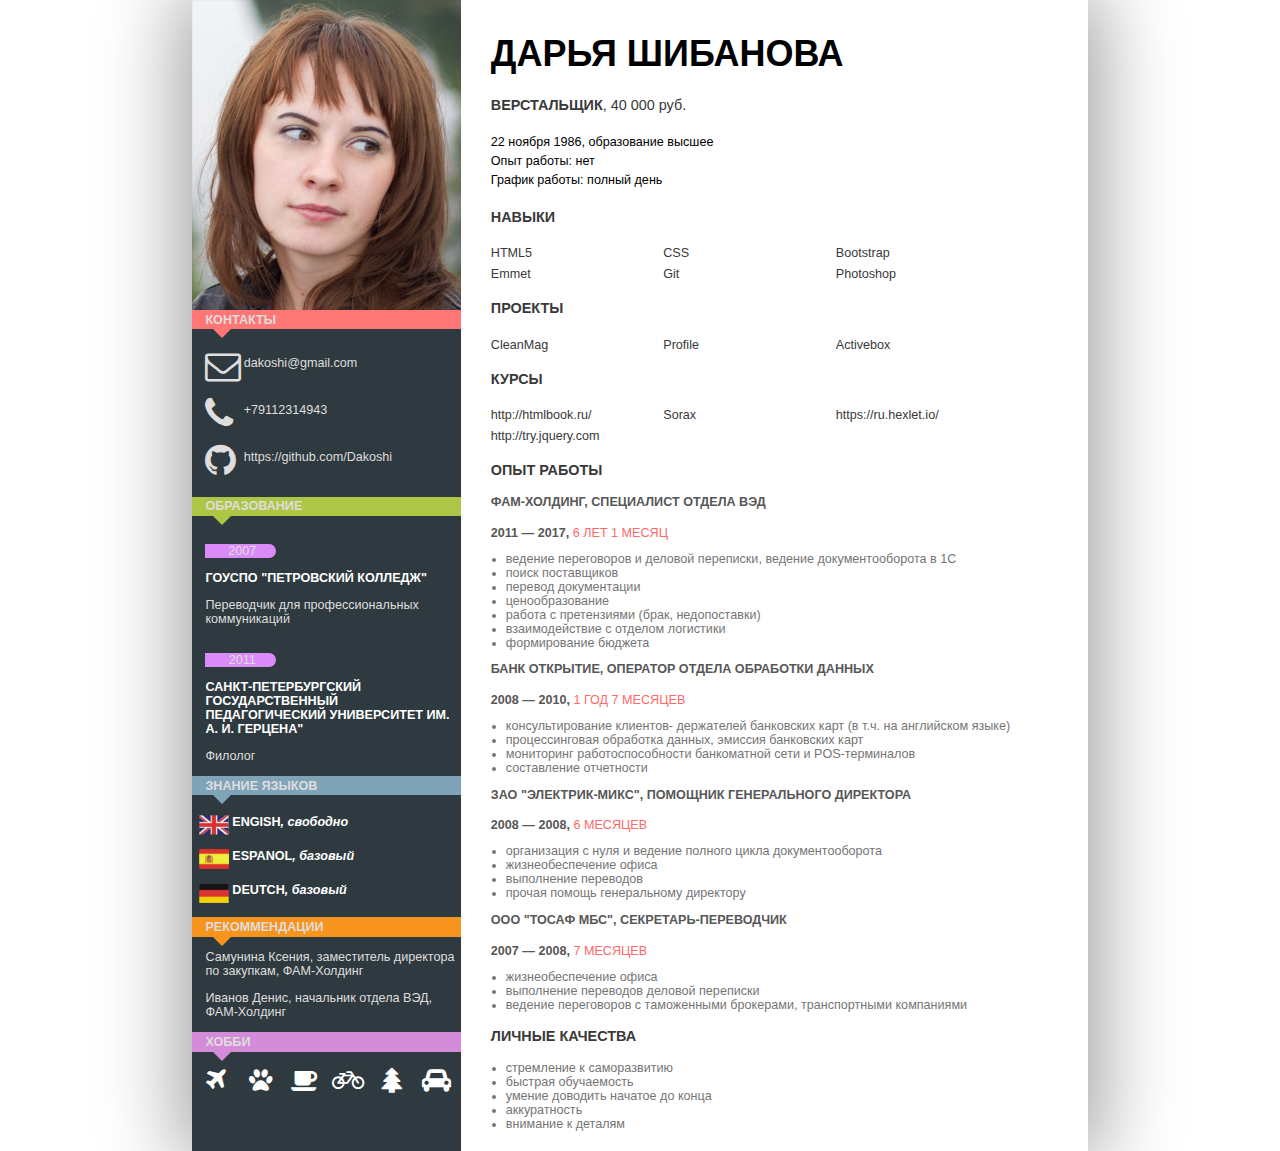
==== index.html @ a97f12b5 "new release" ====
<!DOCTYPE html>
<html lang="en">
<head>
    <meta charset="UTF-8">
    <meta name="viewport" content="width=device-width, initial-scale=1.0">
    <meta http-equiv="X-UA-Compatible" content="ie=edge">
    <title>CV</title>

    <link href="https://fonts.googleapis.com/css?family=Open+Sans+Condensed:300" rel="stylesheet">
    <link href="css/font-awesome.css" rel="stylesheet">
    <link href="css/cv1.css" rel="stylesheet">
</head>
<body>

<div class="container-outer">
<div class="container-inner">
    <aside>
        <section class="ava">
            <img src="img/ava.png" alt="me">
        </section>
        <section class="contact">
            <div class="pink_bg">
                <h2>Контакты</h2>
            </div>
        <div class="contact_content">
            <div class="col-1-3"><i class="fa fa-envelope-o fa-2x" aria-hidden="true"></i></div>
            <div class="col-2-3"><p>dakoshi@gmail.com</p></div>
        </div>

        <div class="contact_content">
            <div class="col-1-3"><i class="fa fa-phone fa-2x" aria-hidden="true"></i></div>
            <div class="col-2-3"><p>+79112314943</p></div>
        </div>

        <div class="contact_content">
            <div class="col-1-3"><i class="fa fa-github fa-2x" aria-hidden="true"></i></div>
            <div class="col-2-3"><p>https://github.com/Dakoshi</p></div>
        </div>
        </section>

        <section class="education">
            <div class="green_bg">
                <h2>Образование</h2>
            </div>
            <article>
                <div class="graduation_year">
                    <p class="year">2007</p>
                    <h3>ГОУСПО "Петровский Колледж"</h3>
                    <p>Переводчик для профессиональных коммуникаций</p>
                </div>
            </article>
            <article>
                    <div class="graduation_year">
                        <p class="year">2011</p>
                        <h3>Санкт-Петербургский Государственный Педагогический Университет им. А. И. Герцена"</h3>
                        <p>Филолог</p>
                    </div>
                </article>
        </section>
        <section class="languages">
            <div class="blue_bg">
                <h2>знание языков</h2>
            </div>
            <article>
                <div class="GB_flag"><img id="GB" src="img/GB.png" alt=""></div>
                <div class="level">
                    <h3 id="eng">Engish</h3>    
                </div>

            </article>
            <article>
                <div class="IS_flag"><img id="IS" src="img/IS.png" alt=""></div>
                <div class="level">
                    <h3 id="esp">Espanol</h3>
                </div>

            </article>
            <article>
                <div class="DE_flag"><img id="DE" src="img/DE.png" alt=""></div>
                <div class="level">
                    <h3 id="deu">Deutch</h3>
                </div>

            </article>
        </section>

        <section class="recommendations">
            <div class="orange_bg">
                <h2>Рекоммендации</h2>
            </div>
            <p>Самунина Ксения, заместитель директора по закупкам, ФАМ-Холдинг</p>
            <p>Иванов Денис, начальник отдела ВЭД, ФАМ-Холдинг</p>       
        </section>

        <section class="hobbies">
            <div class="purple_bg">
                <h2>Хобби</h2>
            </div>
            <div>
                <ul class="hobby_icon">
                    <li> <i class="fa fa-plane fa-2x fa-fw" alt="путешествия" aria-hidden="true"></i></li>
                    <li><i class="fa fa-paw fa-2x fa-fw" aria-hidden="true"></i></li>
                    <li><i class="fa fa-coffee fa-2x fa-fw" aria-hidden="true"></i></li>
                    <li><i class="fa fa-bicycle fa-2x fa-fw" aria-hidden="true"></i></li>
                    <li><i class="fa fa-tree fa-2x fa-fw" aria-hidden="true"></i></li>
                    <li><i class="fa fa-car fa-2x fa-fw" aria-hidden="true"></i></li>                 
                </ul>
            </div>       
        </section>
  
    </aside>

    <main>
        <section class="name">
            <h1>Дарья Шибанова</h1>
            <h2 class="h2_main" id="profession">Верстальщик</h2>
            <p>22 ноября 1986, образование высшее</p>                    
            <p>Опыт работы: нет</p>
            <p>График работы: полный день</p>
        </section>

        <section class="skills">
            <h2 class="h2_main">Навыки</h2>
                <article>
                    <ul class="list">
                        <li class="skill_tech">HTML5</li>
                        <li class="skill_tech">CSS</li>
                        <li class="skill_tech">Bootstrap</li>
                        <li class="skill_tech">Emmet</li>
                        <li class="skill_tech">Git</li>
                        <li class="skill_tech">Photoshop</li>
                    </ul>
                </article>                
        </section>

        <section class="projects">
            <h2 class="h2_main">проекты</h2>
            <ul class="list">
                <li><a href="">CleanMag</a></li>
                <li><a href="#">Profile</a></li>
                <li><a href="#">Activebox</a></li>    
            </ul>
        </section>

        <section class="courses">
            <h2 class="h2_main">Курсы</h2>
            <ul class="list">  
                <li><a href="http://htmlbook.ru/">http://htmlbook.ru/</a></li>
                <li><a href="https://www.youtube.com/playlist?list=PL026CCEB5125879C2">Sorax</a></li>
                <li><a href="https://ru.hexlet.io/">https://ru.hexlet.io/</a></li>
                <li><a href="">http://try.jquery.com</a></li>
            </ul>
        </section>

        <section class="work_experience">
            <h2 class="h2_main">Опыт работы</h2>
                <article>
                    <h3 class="fam">ФАМ-Холдинг, Специалист отдела ВЭД</h3>
                    <h4>2011 — 2017, <span class="duration">6 лет 1 месяц</span></h4>
                    <ul>
                        <li>ведение переговоров и деловой переписки, ведение документооборота в 1С</li>
                        <li>поиск поставщиков</li>
                        <li>перевод документации</li>
                        <li>ценообразование</li>
                        <li>работа с претензиями (брак, недопоставки)</li>
                        <li>взаимодействие с отделом логистики</li>
                        <li>формирование бюджета</li>
                    </ul>
                </article>

                <article>
                    <h3>Банк ОТКРЫТИЕ, оператор отдела обработки данных</h3>
                    <h4>2008 — 2010, <span class="duration">1 год 7 месяцев</span></h4>
                    <ul>
                        <li>консультирование клиентов- держателей банковских карт (в т.ч. на английском языке)</li>
                        <li>процессинговая обработка данных, эмиссия банковских карт</li>
                        <li>мониторинг работоспособности банкоматной сети и POS-терминалов</li>
                        <li>составление отчетности</li>
                    </ul>
                </article>

                <article>
                    <h3>ЗАО "Электрик-МИКС", помощник генерального директора</h3>
                    <h4>2008 — 2008, <span class="duration">6 месяцев</span></h4>
                    <ul>
                        <li>организация с нуля и ведение полного цикла документооборота</li>
                        <li>жизнеобеспечение офиса</li>
                        <li>выполнение переводов</li>
                        <li>прочая помощь генеральному директору</li>
                    </ul>
                </article>

                <article>
                    <h3>ООО "Тосаф МБС", секретарь-переводчик</h3>
                    <h4>2007 — 2008, <span class="duration">7 месяцев</span></h4>
                    <ul>
                        <li>жизнеобеспечение офиса</li>
                        <li>выполнение переводов деловой переписки</li>
                        <li>ведение переговоров с таможенными брокерами, транспортными компаниями</li>
                    </ul>
                </article>


            </section>

            <section class="about_me">
                <h2 class="h2_main">Личные качества</h2>
                <ul>
                    <li>стремление к саморазвитию</li>
                    <li>быстрая обучаемость</li>
                    <li>умение доводить начатое до конца</li>
                    <li>аккуратность</li>
                    <li>внимание к деталям</li>
                </ul>
            </section>
    </main>
</div>
<div style="clear: both"></div>
</div>
</body>
</html>
---- css/cv1.css ----
/* aside begin */
body {
    margin: 0;
}

* {
    font-family: 'Saira Semi Condensed', sans-serif;
    font-size: 18px;  
}

.container-outer {
    overflow: hidden;
    width: 70%;
    position: relative;
    margin: 0 auto;
    -webkit-box-shadow: 0px 0px 76px 10px rgba(158,155,158,1);
    -moz-box-shadow: 0px 0px 76px 10px rgba(158,155,158,1);
    box-shadow: 0px 0px 76px 10px rgba(158,155,158,1);
  }

.container-inner {
    float:left;
    background-color: #2f3a40;
    width: 30%;
}


aside {    
    color: #dfdddd;
    float: left;
    width: 100%;
    padding-bottom: 20px;
}

.ava img{
    display: block;
    margin: 0 auto; 
    max-width: 100%;
    height: auto;
  }

img {
    max-width: 200px;
}

h2 {
    text-transform: uppercase;
    padding-left: 5%;
    padding-top: 1%;
    padding-bottom: 1%;
    margin-top: 5%;
    margin-bottom: 5%;
    font-size: 1.2em;
}
    
.pink_bg, .green_bg, .blue_bg, .orange_bg, .purple_bg {
    position: relative; 
}

.pink_bg  {
    background-color: #fe7676;
} 

.pink_bg > h2 {
    margin-top: 0;
}

.green_bg {
    background-color: #adc646;
}

.blue_bg {
    background-color: #7fa4b7;
}

.orange_bg {
    background-color: #f7941d;
}

.purple_bg {
    background-color: #d48cd9;
}

.pink_bg::after, .green_bg::after, .blue_bg::after, .orange_bg::after, .purple_bg::after {
    content: '';
    position: absolute;
    left: 20px; 
    bottom: -19px;
    border: 10px solid transparent; 
}

.pink_bg::after {
    border-top: 10px solid  #fe7676;
}

.green_bg::after {
    border-top: 10px solid  #adc646;
}

.blue_bg::after {
    border-top: 10px solid  #7fa4b7;
}

.orange_bg::after {
    border-top: 10px solid  #f7941d;
}

.purple_bg::after {
    border-top: 10px solid  #d48cd9;
}

[class*='col-'] {
    float: left;
  }

.col-1-3 {
    width: 15%;
}

.col-2-3 > p {
    margin-top: 8px;
    margin-bottom: 0;
}

.col-2-3 {
    width: 85%;
    text-align: left;
}

.contact_content:after {
    content: "";
    display: table;
    clear: both;
}

.contact_content {
    padding-top: 2%;
    padding-bottom: 2%;
    padding-left: 5%;
}

.education >article {
    padding-left: 5%;
}

.graduation_year {
    padding-top: 1%;
}

.graduation_year::before {
    content: '';
    position: absolute;
    width: 50px;
    height: 20px;
    color: #db8bf8;
}

.graduation_year p:first-child {
    border-radius: 0 25px 25px 0;
    border-right: 2px solid #db8bf8;
    width: 12%;
    background-color: #db8bf8;
    padding-left: 5px;
}

.year {
    text-align: center;
}

.level {
    margin-top: 20px;
    margin-bottom: 20px;
}

.GB_flag, .IS_flag, .DE_flag {
    width: 5%;
    position: absolute; 
    left: 0;
}

.level {
    margin-left: 15%;
    width: 85%;
}

#eng::after {
    content: ', свободно';
    text-transform: none;
}

#esp::after, #deu::after {
    content: ', базовый';
    text-transform: none;
}

#eng::after, #esp::after, #deu::after {   
    font-size: 0.5 em;
    font-style: italic;
}

#GB, #IS, #DE {
    display: block;
    margin: 0 auto; 
    width: 30px;
}

.recommendations > p {
    padding-left: 5%;
}

ul.hobby_icon {
    text-align: justify;
    padding: 1% 3% 1% 3%;
}
 
ul.hobby_icon li {
    display: inline-block;
    position: relative;
    color: white;
}
 
ul.hobby_icon:before{
    content: '';
    display: block;
}
 
ul.hobby_icon:after {
    width: 100%;
    height: 0;
    visibility: hidden;
    overflow: hidden;
    content: '';
    display: inline-block;
}
/* aside end */


/* main begin */

main {
    width: 230%;
    left: 100%;
    margin-left: 100%;
    padding-bottom: 20px;
}

main > section {
    padding-left: 30px;
    padding-right: 30px;
}

 li, article > p {
    color: #767575;
}

h1 {
    text-transform: uppercase;
    font-weight: bold;
    font-size: 2.5em;
    padding-top: 6%;
    margin: 0;
    margin-bottom: 5px;
}


#profession::after {
    content: ", 40 000 руб.";
    font-weight: normal;
    text-transform: none;
}

.h2_main {
    color: #393939;
    padding-left: 0;
    padding-top: 3%;
    padding-bottom: 3%;
    margin-top: 0;
    margin-bottom: 0;
    font-size: 1.2em;
}

h3 {
    color: #575757;
    text-transform: uppercase;
}

.graduation_year>h3, .level > h3 {
    color: white;
}

h4 {
    color: #575757;
    text-transform: uppercase;
    font-weight: bold;
    margin-bottom: 12px;
}

.duration {
    color: #ff6968;
    font-weight: normal;
}

ul {
    padding-left: 15px;
    margin: 0;
}

.name > p {
    margin: 5px 0px;
}

.list li {
    display: inline-block;
    width: 30%;
    color: #393939;
  }

.list {
    margin: 0;
    padding: 0;
    list-style-type: none;
}

.list li a {
    text-decoration: none;
    color: #393939;
    font-size: 1em;
}

.fam {
    margin-top: 0;
}
/* main end */

/* media begin */
@media  screen and (max-width: 1400px) {
    .graduation_year p:first-child {
        width: 25%;
    }

    a, li, p, h2, h3, h4, .col-2-3>p, .graduation_year>p, .recommendations>p {
        font-size: 0.7em;
    }

    .h2_main {
        font-size: 0.8em;
    }

    .duration {
        font-size: 1em;
    }

    h1 {
        font-size: 2em;
    }
}

@media  screen and (max-width: 1150px) {
    .col-1-3 {
        display: none;
    }

    .col-2-3 {
        width: 100%;
    }
}

@media  screen and (max-width: 1000px) {
    .GB_flag, .DE_flag, .IS_flag {
        display: none;
    }
    .level {
        margin-left: 5%;
    }
    a, li, p, h2, .h2_main, h3, h4, .col-2-3>p, .graduation_year>p, .recommendations>p {
        font-size: 0.5em;
    }

    .duration {
        font-size: 1em;
    }

    h1 {
        font-size: 1em;
    }

}

@media  screen and (max-width: 770px) {
    .graduation_year p:first-child {
        width: 55%;
    }

    .col-1-3 {
        display: none;
    }

    .list li {
        display: block;
      }
}


@media  screen and (max-width: 465px) {
    h1 {
        font-size: 0.5em;
    }
}

/* media end */
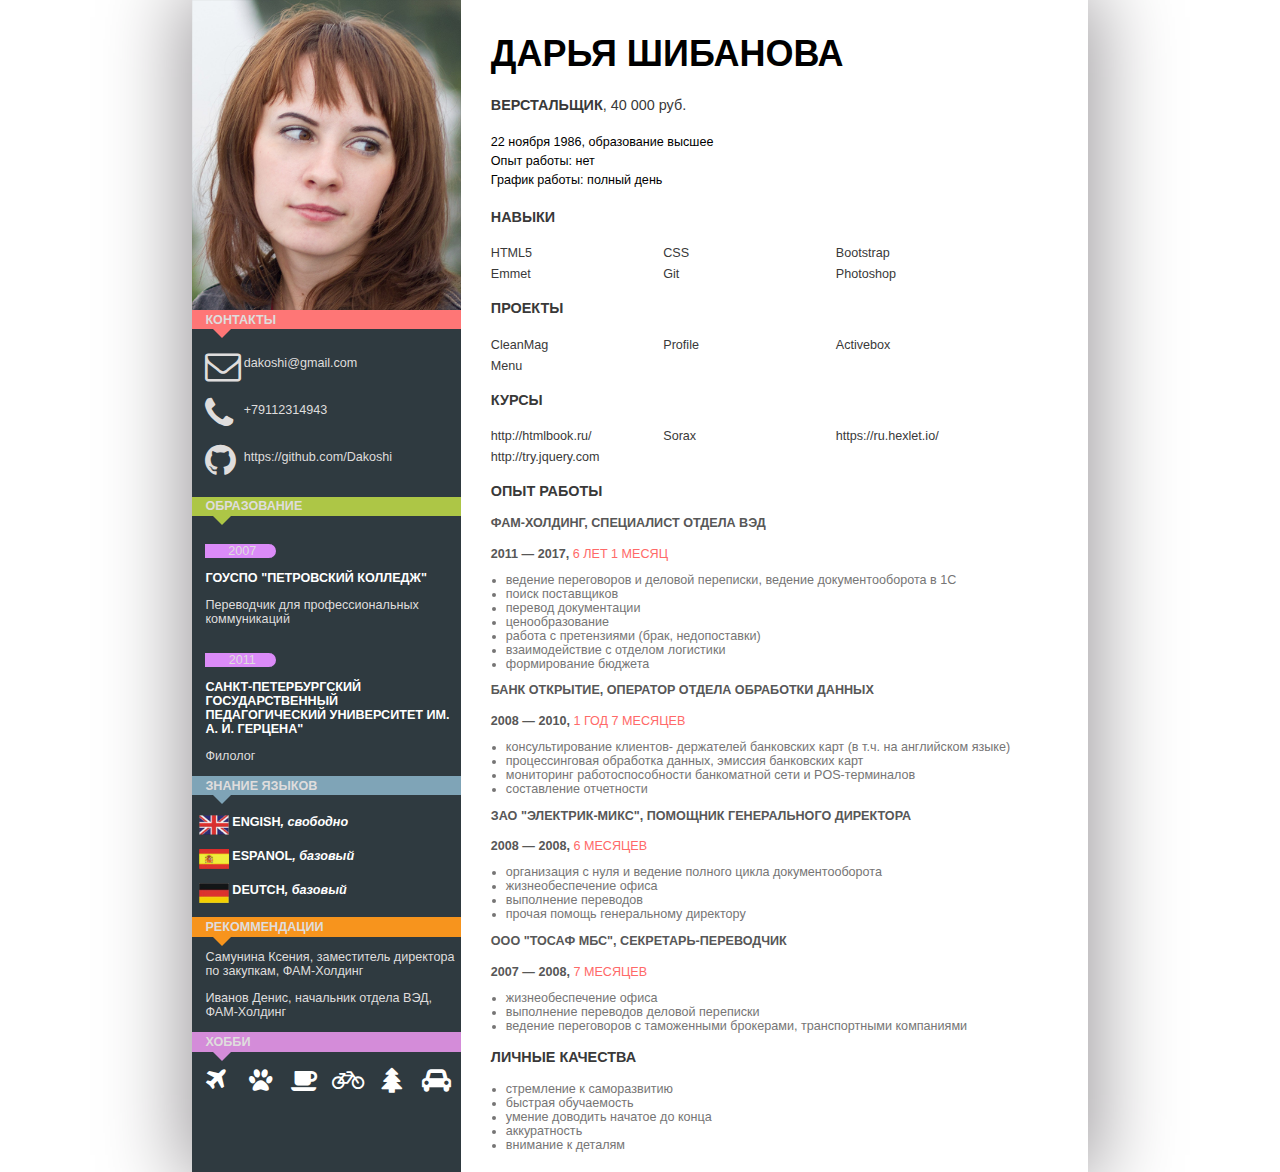
==== commit b5c4fe7d: "project/vertical menu added" ====
--- a/index.html
+++ b/index.html
@@ -136,9 +136,10 @@
         <section class="projects">
             <h2 class="h2_main">проекты</h2>
             <ul class="list">
-                <li><a href="">CleanMag</a></li>
-                <li><a href="#">Profile</a></li>
-                <li><a href="#">Activebox</a></li>    
+                <li><a href="projects/wp_blog/index.html">CleanMag</a></li>
+                <li><a href="projects/web_designer_portfolio/index.html">Profile</a></li>
+                <li><a href="projects/activebox_bstr/index.html">Activebox</a></li>  
+                <li><a href="projets/vertical_menu/index.html"></a>Menu</li>  
             </ul>
         </section>
 
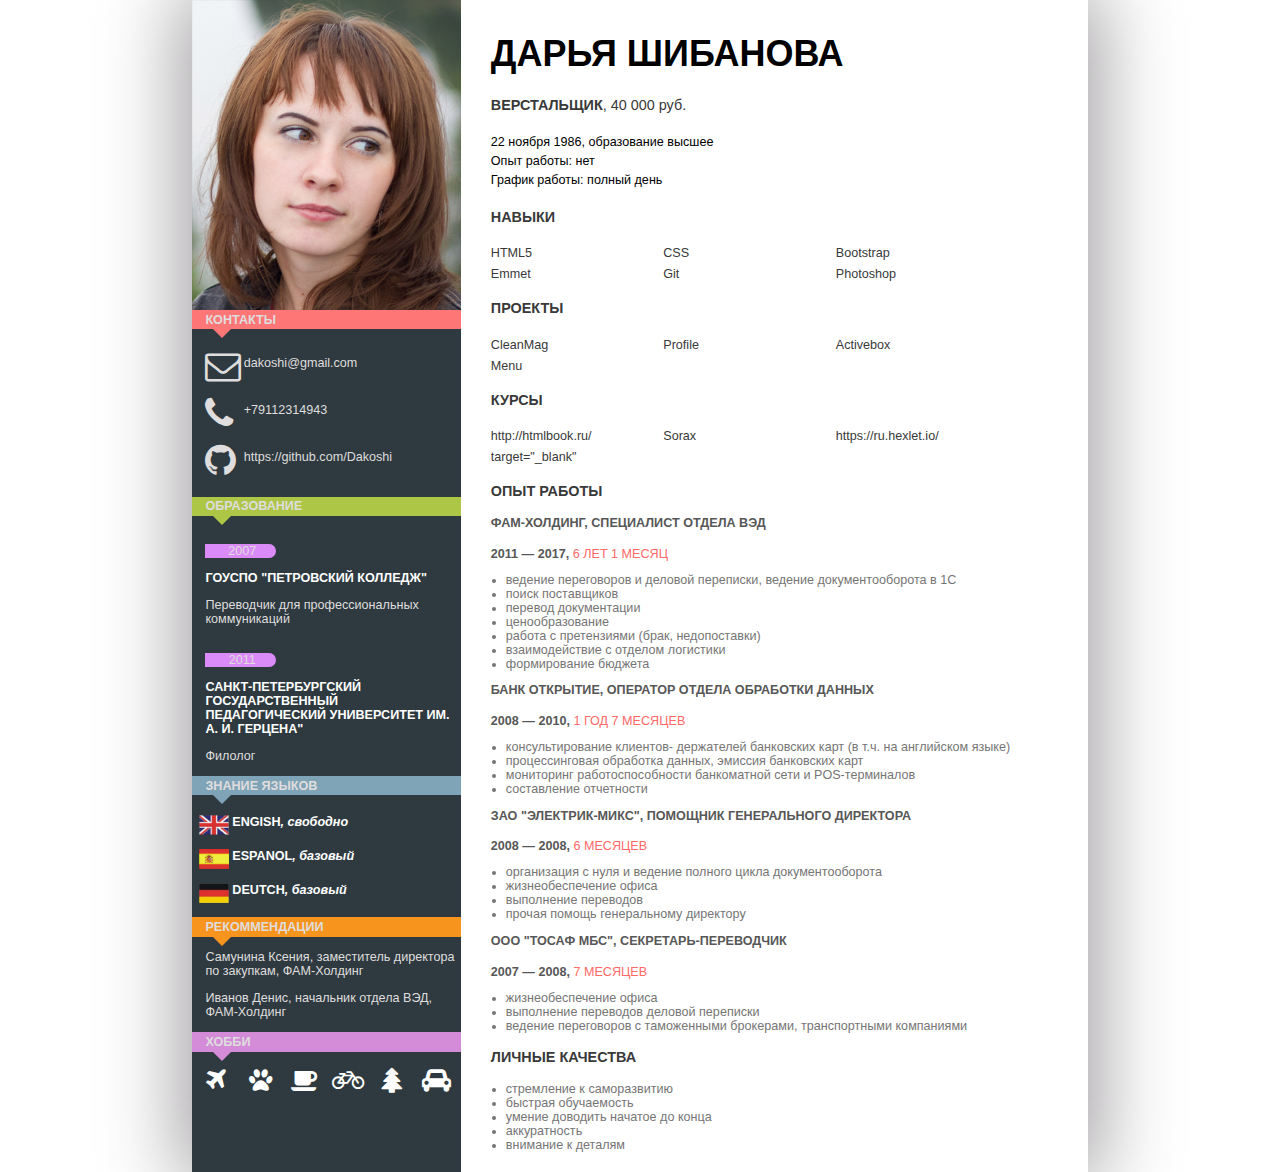
==== commit 465ea3b5: "links corrected" ====
--- a/index.html
+++ b/index.html
@@ -8,7 +8,7 @@
 
     <link href="https://fonts.googleapis.com/css?family=Open+Sans+Condensed:300" rel="stylesheet">
     <link href="css/font-awesome.css" rel="stylesheet">
-    <link href="css/cv1.css" rel="stylesheet">
+    <link href="css/style.css" rel="stylesheet">
 </head>
 <body>
 
@@ -136,20 +136,20 @@
         <section class="projects">
             <h2 class="h2_main">проекты</h2>
             <ul class="list">
-                <li><a href="projects/wp_blog/index.html">CleanMag</a></li>
-                <li><a href="projects/web_designer_portfolio/index.html">Profile</a></li>
-                <li><a href="projects/activebox_bstr/index.html">Activebox</a></li>  
-                <li><a href="projets/vertical_menu/index.html"></a>Menu</li>  
+                <li><a href="projects/wp_blog/index.html" target="_blank">CleanMag</a></li>
+                <li><a href="projects/web_designer_portfolio/index.html" target="_blank">Profile</a></li>
+                <li><a href="projects/activebox_bstr/index.html" target="_blank">Activebox</a></li>  
+                <li><a href="projects/vertical_menu/index.html" target="_blank">Menu</a></li>  
             </ul>
         </section>
 
         <section class="courses">
             <h2 class="h2_main">Курсы</h2>
             <ul class="list">  
-                <li><a href="http://htmlbook.ru/">http://htmlbook.ru/</a></li>
-                <li><a href="https://www.youtube.com/playlist?list=PL026CCEB5125879C2">Sorax</a></li>
-                <li><a href="https://ru.hexlet.io/">https://ru.hexlet.io/</a></li>
-                <li><a href="">http://try.jquery.com</a></li>
+                <li><a href="http://htmlbook.ru/" target="_blank">http://htmlbook.ru/</a></li>
+                <li><a href="https://www.youtube.com/playlist?list=PL026CCEB5125879C2" target="_blank">Sorax</a></li>
+                <li><a href="https://ru.hexlet.io/" target="_blank">https://ru.hexlet.io/</a></li>
+                <li><a href="http://try.jquery.com">target="_blank"</a></li>
             </ul>
         </section>
 
--- a/css/style.css
+++ b/css/style.css
@@ -0,0 +1,411 @@
+/* aside begin */
+body {
+    margin: 0;
+}
+
+* {
+    font-family: 'Saira Semi Condensed', sans-serif;
+    font-size: 18px;  
+}
+
+.container-outer {
+    overflow: hidden;
+    width: 70%;
+    position: relative;
+    margin: 0 auto;
+    -webkit-box-shadow: 0px 0px 76px 10px rgba(158,155,158,1);
+    -moz-box-shadow: 0px 0px 76px 10px rgba(158,155,158,1);
+    box-shadow: 0px 0px 76px 10px rgba(158,155,158,1);
+  }
+
+.container-inner {
+    float:left;
+    background-color: #2f3a40;
+    width: 30%;
+}
+
+
+aside {    
+    color: #dfdddd;
+    float: left;
+    width: 100%;
+    padding-bottom: 20px;
+}
+
+.ava img{
+    display: block;
+    margin: 0 auto; 
+    max-width: 100%;
+    height: auto;
+  }
+
+img {
+    max-width: 200px;
+}
+
+h2 {
+    text-transform: uppercase;
+    padding-left: 5%;
+    padding-top: 1%;
+    padding-bottom: 1%;
+    margin-top: 5%;
+    margin-bottom: 5%;
+    font-size: 1.2em;
+}
+    
+.pink_bg, .green_bg, .blue_bg, .orange_bg, .purple_bg {
+    position: relative; 
+}
+
+.pink_bg  {
+    background-color: #fe7676;
+} 
+
+.pink_bg > h2 {
+    margin-top: 0;
+}
+
+.green_bg {
+    background-color: #adc646;
+}
+
+.blue_bg {
+    background-color: #7fa4b7;
+}
+
+.orange_bg {
+    background-color: #f7941d;
+}
+
+.purple_bg {
+    background-color: #d48cd9;
+}
+
+.pink_bg::after, .green_bg::after, .blue_bg::after, .orange_bg::after, .purple_bg::after {
+    content: '';
+    position: absolute;
+    left: 20px; 
+    bottom: -19px;
+    border: 10px solid transparent; 
+}
+
+.pink_bg::after {
+    border-top: 10px solid  #fe7676;
+}
+
+.green_bg::after {
+    border-top: 10px solid  #adc646;
+}
+
+.blue_bg::after {
+    border-top: 10px solid  #7fa4b7;
+}
+
+.orange_bg::after {
+    border-top: 10px solid  #f7941d;
+}
+
+.purple_bg::after {
+    border-top: 10px solid  #d48cd9;
+}
+
+[class*='col-'] {
+    float: left;
+  }
+
+.col-1-3 {
+    width: 15%;
+}
+
+.col-2-3 > p {
+    margin-top: 8px;
+    margin-bottom: 0;
+}
+
+.col-2-3 {
+    width: 85%;
+    text-align: left;
+}
+
+.contact_content:after {
+    content: "";
+    display: table;
+    clear: both;
+}
+
+.contact_content {
+    padding-top: 2%;
+    padding-bottom: 2%;
+    padding-left: 5%;
+}
+
+.education >article {
+    padding-left: 5%;
+}
+
+.graduation_year {
+    padding-top: 1%;
+}
+
+.graduation_year::before {
+    content: '';
+    position: absolute;
+    width: 50px;
+    height: 20px;
+    color: #db8bf8;
+}
+
+.graduation_year p:first-child {
+    border-radius: 0 25px 25px 0;
+    border-right: 2px solid #db8bf8;
+    width: 12%;
+    background-color: #db8bf8;
+    padding-left: 5px;
+}
+
+.year {
+    text-align: center;
+}
+
+.level {
+    margin-top: 20px;
+    margin-bottom: 20px;
+}
+
+.GB_flag, .IS_flag, .DE_flag {
+    width: 5%;
+    position: absolute; 
+    left: 0;
+}
+
+.level {
+    margin-left: 15%;
+    width: 85%;
+}
+
+#eng::after {
+    content: ', свободно';
+    text-transform: none;
+}
+
+#esp::after, #deu::after {
+    content: ', базовый';
+    text-transform: none;
+}
+
+#eng::after, #esp::after, #deu::after {   
+    font-size: 0.5 em;
+    font-style: italic;
+}
+
+#GB, #IS, #DE {
+    display: block;
+    margin: 0 auto; 
+    width: 30px;
+}
+
+.recommendations > p {
+    padding-left: 5%;
+}
+
+ul.hobby_icon {
+    text-align: justify;
+    padding: 1% 3% 1% 3%;
+}
+ 
+ul.hobby_icon li {
+    display: inline-block;
+    position: relative;
+    color: white;
+}
+ 
+ul.hobby_icon:before{
+    content: '';
+    display: block;
+}
+ 
+ul.hobby_icon:after {
+    width: 100%;
+    height: 0;
+    visibility: hidden;
+    overflow: hidden;
+    content: '';
+    display: inline-block;
+}
+/* aside end */
+
+
+/* main begin */
+
+main {
+    width: 230%;
+    left: 100%;
+    margin-left: 100%;
+    padding-bottom: 20px;
+}
+
+main > section {
+    padding-left: 30px;
+    padding-right: 30px;
+}
+
+ li, article > p {
+    color: #767575;
+}
+
+h1 {
+    text-transform: uppercase;
+    font-weight: bold;
+    font-size: 2.5em;
+    padding-top: 6%;
+    margin: 0;
+    margin-bottom: 5px;
+}
+
+
+#profession::after {
+    content: ", 40 000 руб.";
+    font-weight: normal;
+    text-transform: none;
+}
+
+.h2_main {
+    color: #393939;
+    padding-left: 0;
+    padding-top: 3%;
+    padding-bottom: 3%;
+    margin-top: 0;
+    margin-bottom: 0;
+    font-size: 1.2em;
+}
+
+h3 {
+    color: #575757;
+    text-transform: uppercase;
+}
+
+.graduation_year>h3, .level > h3 {
+    color: white;
+}
+
+h4 {
+    color: #575757;
+    text-transform: uppercase;
+    font-weight: bold;
+    margin-bottom: 12px;
+}
+
+.duration {
+    color: #ff6968;
+    font-weight: normal;
+}
+
+ul {
+    padding-left: 15px;
+    margin: 0;
+}
+
+.name > p {
+    margin: 5px 0px;
+}
+
+.list li {
+    display: inline-block;
+    width: 30%;
+    color: #393939;
+  }
+
+.list {
+    margin: 0;
+    padding: 0;
+    list-style-type: none;
+}
+
+.list li a {
+    text-decoration: none;
+    color: #393939;
+    font-size: 1em;
+    cursor: pointer;
+}
+
+.fam {
+    margin-top: 0;
+}
+/* main end */
+
+/* media begin */
+@media  screen and (max-width: 1400px) {
+    .graduation_year p:first-child {
+        width: 25%;
+    }
+
+    a, li, p, h2, h3, h4, .col-2-3>p, .graduation_year>p, .recommendations>p {
+        font-size: 0.7em;
+    }
+
+    .h2_main {
+        font-size: 0.8em;
+    }
+
+    .duration {
+        font-size: 1em;
+    }
+
+    h1 {
+        font-size: 2em;
+    }
+}
+
+@media  screen and (max-width: 1150px) {
+    .col-1-3 {
+        display: none;
+    }
+
+    .col-2-3 {
+        width: 100%;
+    }
+}
+
+@media  screen and (max-width: 1000px) {
+    .GB_flag, .DE_flag, .IS_flag {
+        display: none;
+    }
+    .level {
+        margin-left: 5%;
+    }
+    a, li, p, h2, .h2_main, h3, h4, .col-2-3>p, .graduation_year>p, .recommendations>p {
+        font-size: 0.5em;
+    }
+
+    .duration {
+        font-size: 1em;
+    }
+
+    h1 {
+        font-size: 1em;
+    }
+
+}
+
+@media  screen and (max-width: 770px) {
+    .graduation_year p:first-child {
+        width: 55%;
+    }
+
+    .col-1-3 {
+        display: none;
+    }
+
+    .list li {
+        display: block;
+      }
+}
+
+
+@media  screen and (max-width: 465px) {
+    h1 {
+        font-size: 0.5em;
+    }
+}
+
+/* media end */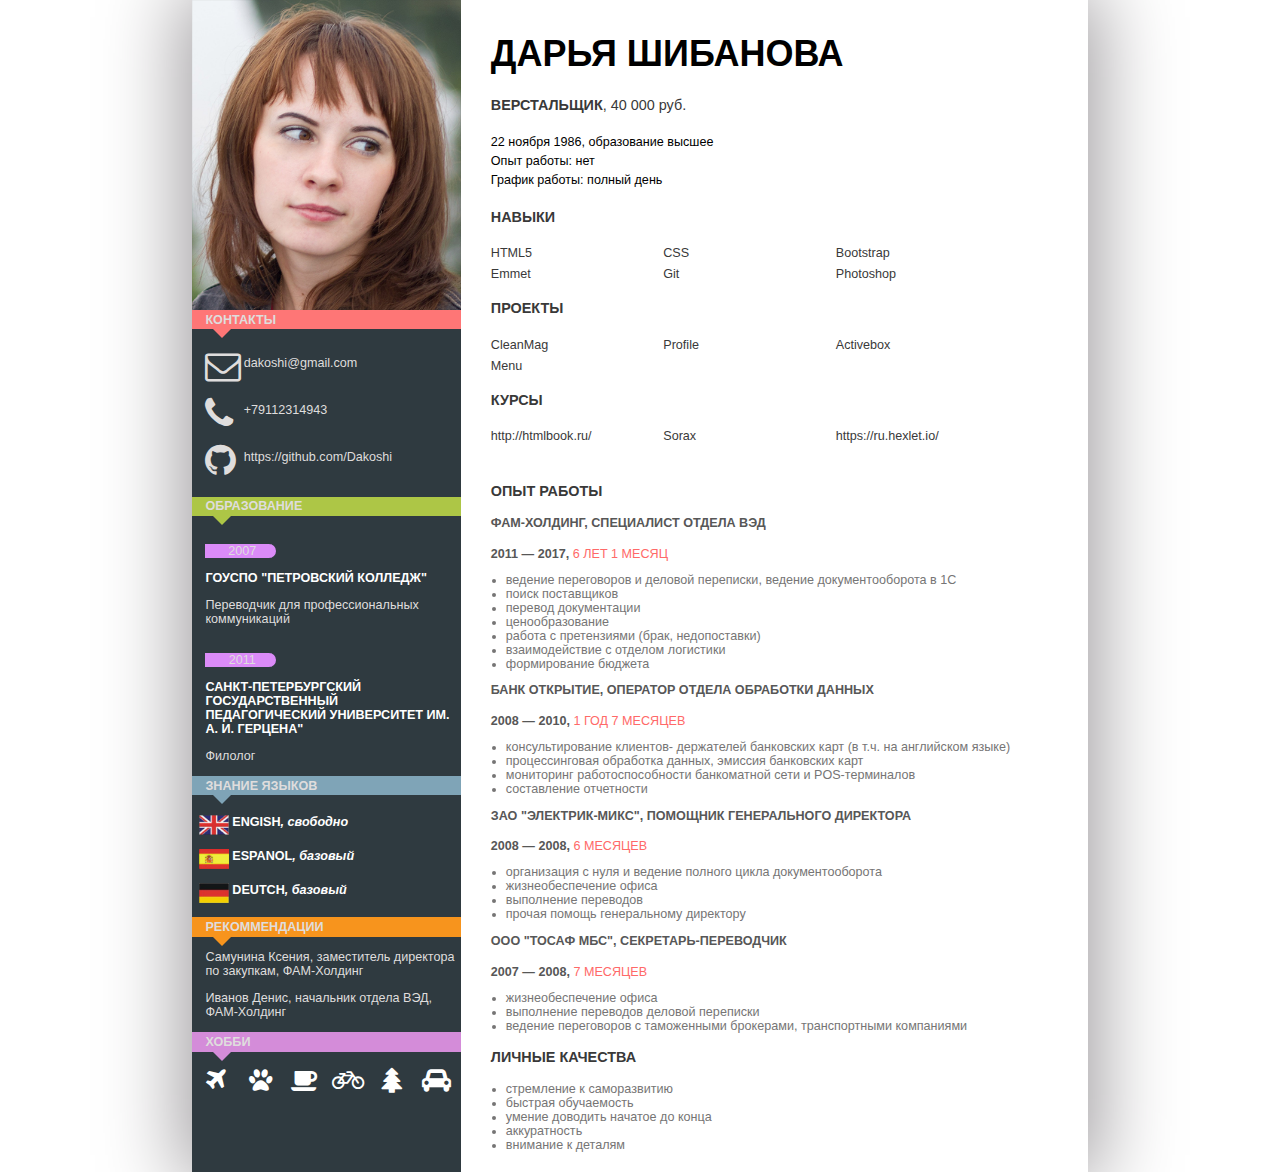
==== commit 2e09c2a0: "misprint deleted" ====
--- a/index.html
+++ b/index.html
@@ -149,7 +149,7 @@
                 <li><a href="http://htmlbook.ru/" target="_blank">http://htmlbook.ru/</a></li>
                 <li><a href="https://www.youtube.com/playlist?list=PL026CCEB5125879C2" target="_blank">Sorax</a></li>
                 <li><a href="https://ru.hexlet.io/" target="_blank">https://ru.hexlet.io/</a></li>
-                <li><a href="http://try.jquery.com">target="_blank"</a></li>
+                <li><a href="http://try.jquery.com" target="_blank"></a></li>
             </ul>
         </section>
 
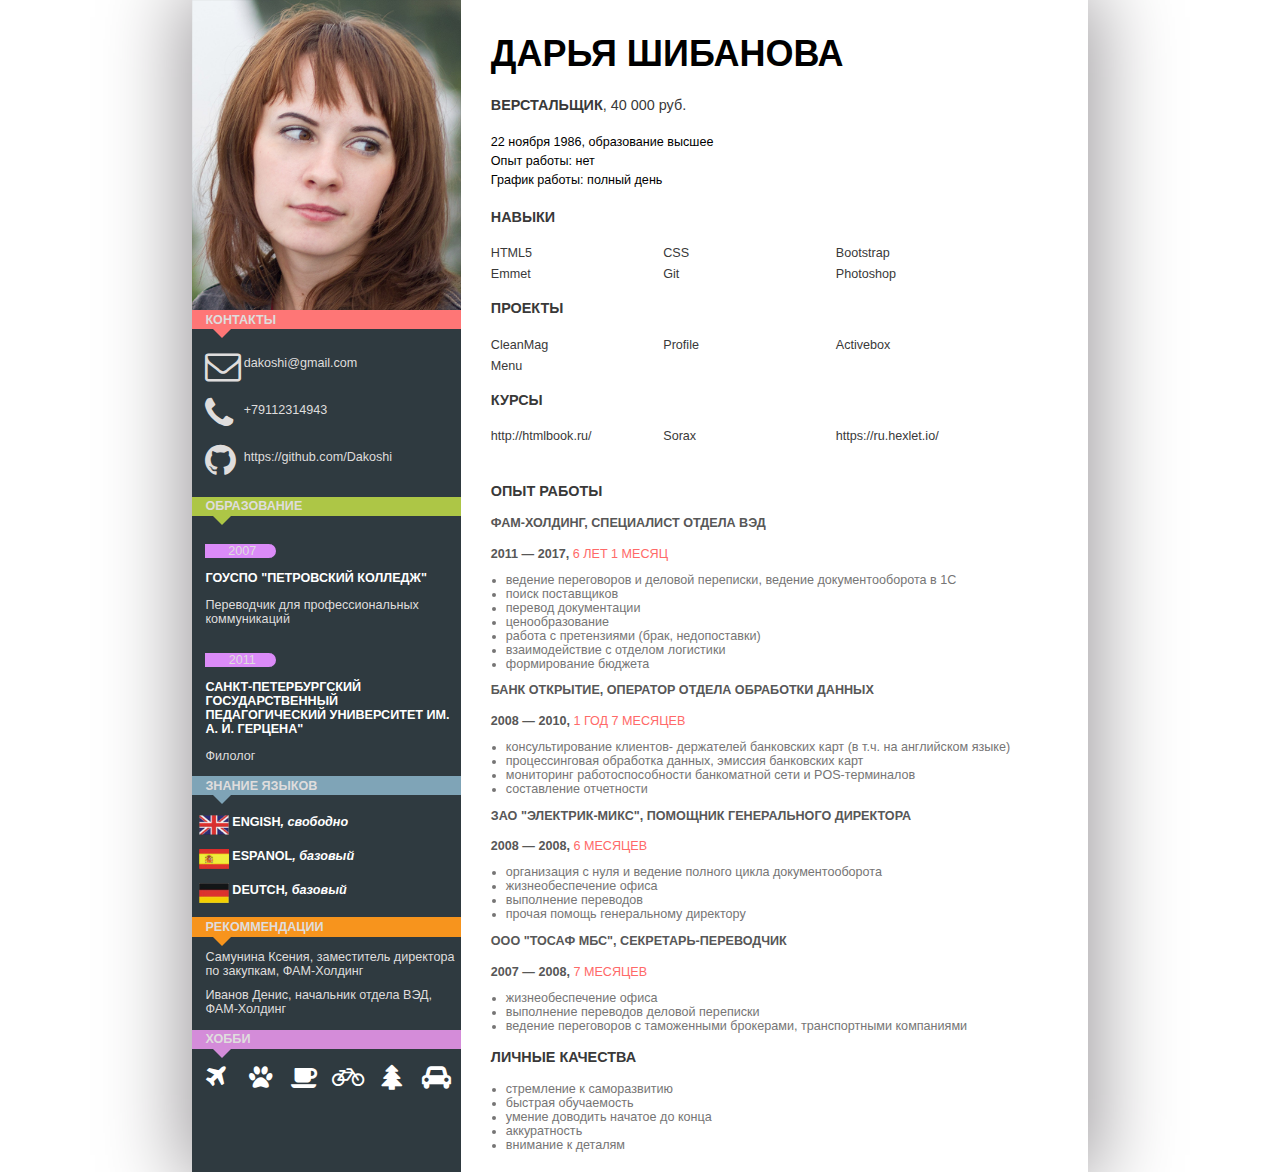
==== commit 3f1e3c16: "more semantic" ====
--- a/index.html
+++ b/index.html
@@ -13,86 +13,89 @@
 <body>
 
 <div class="container-outer">
-<div class="container-inner">
+<div class="container-inner clearfix">
     <aside>
         <section class="ava">
             <img src="img/ava.png" alt="me">
         </section>
-        <section class="contact">
+        <article class="contact">
             <div class="pink_bg">
                 <h2>Контакты</h2>
             </div>
-        <div class="contact_content">
+        <address>
             <div class="col-1-3"><i class="fa fa-envelope-o fa-2x" aria-hidden="true"></i></div>
             <div class="col-2-3"><p>dakoshi@gmail.com</p></div>
-        </div>
-
-        <div class="contact_content">
+        </address>
+
+        <address>
             <div class="col-1-3"><i class="fa fa-phone fa-2x" aria-hidden="true"></i></div>
             <div class="col-2-3"><p>+79112314943</p></div>
-        </div>
-
-        <div class="contact_content">
+        </address>
+
+        <address>
             <div class="col-1-3"><i class="fa fa-github fa-2x" aria-hidden="true"></i></div>
             <div class="col-2-3"><p>https://github.com/Dakoshi</p></div>
-        </div>
-        </section>
-
-        <section class="education">
+        </address>
+    </article>
+
+        <article class="education">
             <div class="green_bg">
                 <h2>Образование</h2>
             </div>
-            <article>
+            <section>
                 <div class="graduation_year">
                     <p class="year">2007</p>
                     <h3>ГОУСПО "Петровский Колледж"</h3>
                     <p>Переводчик для профессиональных коммуникаций</p>
                 </div>
-            </article>
-            <article>
+            </section>
+            <section>
                     <div class="graduation_year">
                         <p class="year">2011</p>
                         <h3>Санкт-Петербургский Государственный Педагогический Университет им. А. И. Герцена"</h3>
                         <p>Филолог</p>
                     </div>
-                </article>
-        </section>
-        <section class="languages">
+                </section>
+        </article>
+
+
+        <article class="languages">
             <div class="blue_bg">
                 <h2>знание языков</h2>
             </div>
-            <article>
+            <section>
                 <div class="GB_flag"><img id="GB" src="img/GB.png" alt=""></div>
                 <div class="level">
                     <h3 id="eng">Engish</h3>    
                 </div>
 
-            </article>
-            <article>
+            </section>
+            <section>
                 <div class="IS_flag"><img id="IS" src="img/IS.png" alt=""></div>
                 <div class="level">
                     <h3 id="esp">Espanol</h3>
                 </div>
 
-            </article>
-            <article>
+            </section>
+            <section>
                 <div class="DE_flag"><img id="DE" src="img/DE.png" alt=""></div>
                 <div class="level">
                     <h3 id="deu">Deutch</h3>
                 </div>
-
-            </article>
-        </section>
-
-        <section class="recommendations">
+            </section>
+        </article>
+
+        <article class="recommendations">
             <div class="orange_bg">
                 <h2>Рекоммендации</h2>
             </div>
-            <p>Самунина Ксения, заместитель директора по закупкам, ФАМ-Холдинг</p>
-            <p>Иванов Денис, начальник отдела ВЭД, ФАМ-Холдинг</p>       
-        </section>
-
-        <section class="hobbies">
+            <ul class="recommend">
+                <li>Самунина Ксения, заместитель директора по закупкам, ФАМ-Холдинг</li>
+                <li>Иванов Денис, начальник отдела ВЭД, ФАМ-Холдинг</li>
+            </ul>       
+        </article>
+
+        <article class="hobbies">
             <div class="purple_bg">
                 <h2>Хобби</h2>
             </div>
@@ -106,22 +109,22 @@
                     <li><i class="fa fa-car fa-2x fa-fw" aria-hidden="true"></i></li>                 
                 </ul>
             </div>       
-        </section>
+        </article>
   
     </aside>
 
     <main>
-        <section class="name">
+        <header>
             <h1>Дарья Шибанова</h1>
             <h2 class="h2_main" id="profession">Верстальщик</h2>
             <p>22 ноября 1986, образование высшее</p>                    
             <p>Опыт работы: нет</p>
             <p>График работы: полный день</p>
-        </section>
-
-        <section class="skills">
+        </header>
+
+        <article class="skills">
             <h2 class="h2_main">Навыки</h2>
-                <article>
+                <section>
                     <ul class="list">
                         <li class="skill_tech">HTML5</li>
                         <li class="skill_tech">CSS</li>
@@ -130,10 +133,10 @@
                         <li class="skill_tech">Git</li>
                         <li class="skill_tech">Photoshop</li>
                     </ul>
-                </article>                
-        </section>
-
-        <section class="projects">
+                </section>                
+        </article>
+
+        <article class="projects">
             <h2 class="h2_main">проекты</h2>
             <ul class="list">
                 <li><a href="projects/wp_blog/index.html" target="_blank">CleanMag</a></li>
@@ -141,9 +144,9 @@
                 <li><a href="projects/activebox_bstr/index.html" target="_blank">Activebox</a></li>  
                 <li><a href="projects/vertical_menu/index.html" target="_blank">Menu</a></li>  
             </ul>
-        </section>
-
-        <section class="courses">
+        </article>
+
+        <article class="courses">
             <h2 class="h2_main">Курсы</h2>
             <ul class="list">  
                 <li><a href="http://htmlbook.ru/" target="_blank">http://htmlbook.ru/</a></li>
@@ -151,11 +154,11 @@
                 <li><a href="https://ru.hexlet.io/" target="_blank">https://ru.hexlet.io/</a></li>
                 <li><a href="http://try.jquery.com" target="_blank"></a></li>
             </ul>
-        </section>
-
-        <section class="work_experience">
+        </article>
+
+        <article class="work_experience">
             <h2 class="h2_main">Опыт работы</h2>
-                <article>
+                <section>
                     <h3 class="fam">ФАМ-Холдинг, Специалист отдела ВЭД</h3>
                     <h4>2011 — 2017, <span class="duration">6 лет 1 месяц</span></h4>
                     <ul>
@@ -167,9 +170,9 @@
                         <li>взаимодействие с отделом логистики</li>
                         <li>формирование бюджета</li>
                     </ul>
-                </article>
-
-                <article>
+                </section>
+
+                <section>
                     <h3>Банк ОТКРЫТИЕ, оператор отдела обработки данных</h3>
                     <h4>2008 — 2010, <span class="duration">1 год 7 месяцев</span></h4>
                     <ul>
@@ -178,9 +181,9 @@
                         <li>мониторинг работоспособности банкоматной сети и POS-терминалов</li>
                         <li>составление отчетности</li>
                     </ul>
-                </article>
-
-                <article>
+                </section>
+
+                <section>
                     <h3>ЗАО "Электрик-МИКС", помощник генерального директора</h3>
                     <h4>2008 — 2008, <span class="duration">6 месяцев</span></h4>
                     <ul>
@@ -189,9 +192,9 @@
                         <li>выполнение переводов</li>
                         <li>прочая помощь генеральному директору</li>
                     </ul>
-                </article>
-
-                <article>
+                </section>
+
+                <section>
                     <h3>ООО "Тосаф МБС", секретарь-переводчик</h3>
                     <h4>2007 — 2008, <span class="duration">7 месяцев</span></h4>
                     <ul>
@@ -199,12 +202,10 @@
                         <li>выполнение переводов деловой переписки</li>
                         <li>ведение переговоров с таможенными брокерами, транспортными компаниями</li>
                     </ul>
-                </article>
-
-
-            </section>
-
-            <section class="about_me">
+                </section>
+            </article>
+            
+            <article class="about_me">
                 <h2 class="h2_main">Личные качества</h2>
                 <ul>
                     <li>стремление к саморазвитию</li>
@@ -213,10 +214,9 @@
                     <li>аккуратность</li>
                     <li>внимание к деталям</li>
                 </ul>
-            </section>
+            </article>
     </main>
 </div>
-<div style="clear: both"></div>
 </div>
 </body>
 </html>--- a/css/style.css
+++ b/css/style.css
@@ -24,6 +24,12 @@
     width: 30%;
 }
 
+.clearfix::after {
+    content: "";
+    display: table;
+    clear: both;
+}
+
 
 aside {    
     color: #dfdddd;
@@ -127,19 +133,20 @@
     text-align: left;
 }
 
-.contact_content:after {
+address:after {
     content: "";
     display: table;
     clear: both;
 }
 
-.contact_content {
+address {
     padding-top: 2%;
     padding-bottom: 2%;
     padding-left: 5%;
-}
-
-.education >article {
+    font-style: normal;
+}
+
+.education > section {
     padding-left: 5%;
 }
 
@@ -206,6 +213,18 @@
 
 .recommendations > p {
     padding-left: 5%;
+}
+
+ul.recommend {
+    list-style: none;
+    padding-left: 5%;
+}
+ul.recommend > li {
+    color: #dfdddd;
+}
+
+ul.recommend > li:nth-child(2){
+    padding-top: 10px;
 }
 
 ul.hobby_icon {
@@ -244,12 +263,12 @@
     padding-bottom: 20px;
 }
 
-main > section {
+main > article, header {
     padding-left: 30px;
     padding-right: 30px;
 }
 
- li, article > p {
+ li, section > p {
     color: #767575;
 }
 
@@ -305,7 +324,7 @@
     margin: 0;
 }
 
-.name > p {
+header > p {
     margin: 5px 0px;
 }
 
